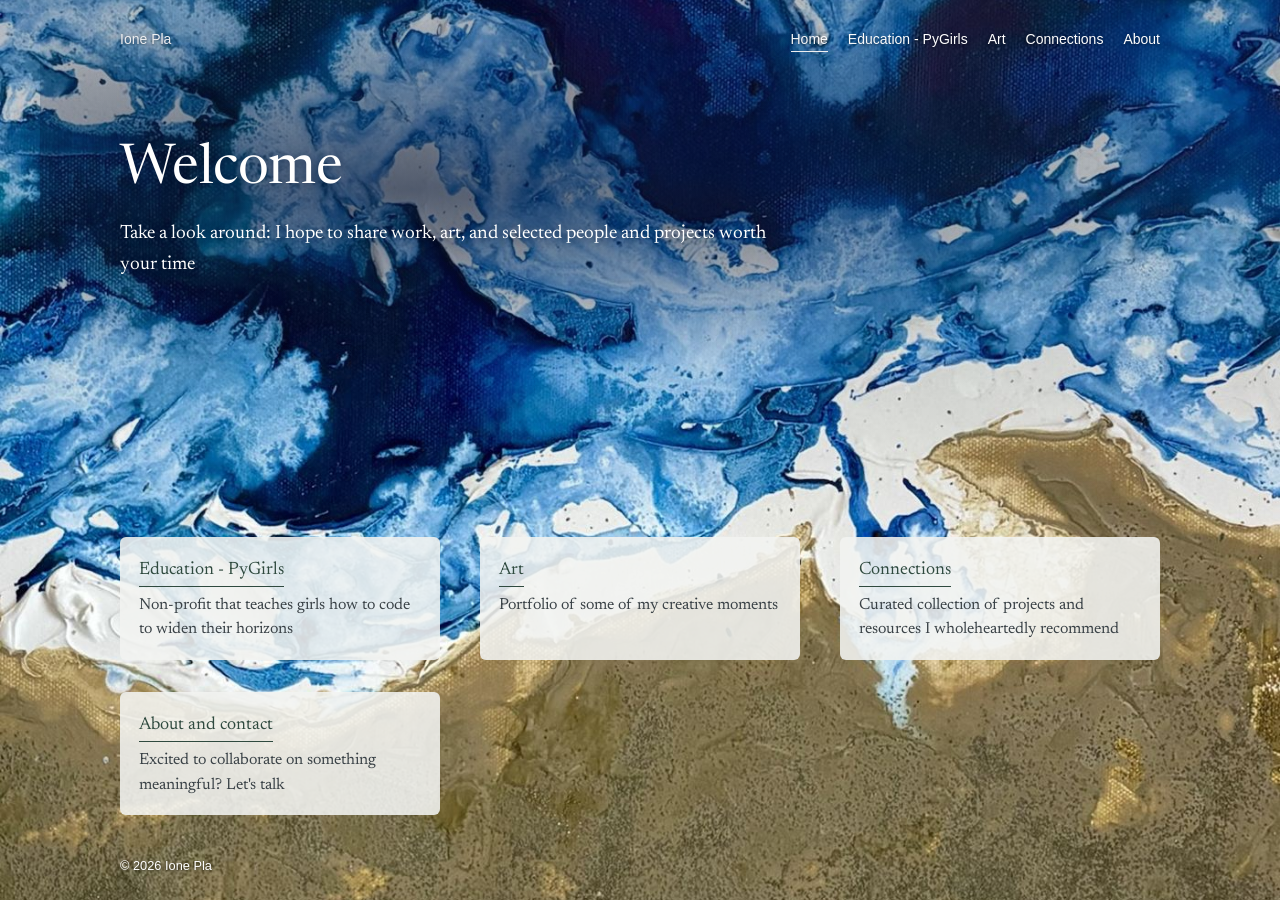
==== index.html @ a883d3a7 "Add files via upload" ====
<!DOCTYPE html>
<html lang="en">
<head>
<meta charset="utf-8">
<meta name="viewport" content="width=device-width, initial-scale=1">
<title>Ione Pla</title>
<meta name="description" content="Ione Pla: teaching girls to code, making art, and sharing things worth sharing.">
<link rel="icon" href="data:image/svg+xml,<svg xmlns='http://www.w3.org/2000/svg' viewBox='0 0 100 100'><rect width='100' height='100' rx='18' fill='%233F5A4F'/><text x='50' y='67' font-size='52' text-anchor='middle' fill='white' font-family='Georgia,serif'>IP</text></svg>">
<link rel="preconnect" href="https://fonts.googleapis.com">
<link rel="preconnect" href="https://fonts.gstatic.com" crossorigin>
<link href="https://fonts.googleapis.com/css2?family=Newsreader:ital,opsz,wght@0,6..72,400;0,6..72,500;1,6..72,400&display=swap" rel="stylesheet">
<link rel="stylesheet" href="/style.css">
</head>
<body>
<div class="stage">
<div class="wrap">
  <header class="top">
    <a class="home" href="/">Ione Pla</a>
    <nav aria-label="Main">
      <a href="/" aria-current="page">Home</a>
      <a href="https://pygirls.io" target="_blank" rel="noopener">Education - PyGirls</a>
      <a href="/art/">Art</a>
      <a href="/connections/">Connections</a>
      <a href="/about/">About</a>
    </nav>
  </header>
  <main>
    <div class="page-head">
      <h1>Welcome</h1>
      <p class="lede">Take a look around: I hope to share work, art, and selected people and projects worth your time</p>
    </div>
    <ul class="doors">
      <li><a href="https://pygirls.io" target="_blank" rel="noopener"><span class="t">Education - PyGirls</span><span class="d">Non-profit that teaches girls how to code to widen their horizons</span></a></li>
      <li><a href="/art/"><span class="t">Art</span><span class="d">Portfolio of some of my creative moments</span></a></li>
      <li><a href="/connections/"><span class="t">Connections</span><span class="d">Curated collection of projects and resources I wholeheartedly recommend</span></a></li>
      <li><a href="/about/"><span class="t">About and contact</span><span class="d">Excited to collaborate on something meaningful? Let's talk</span></a></li>
    </ul>
  </main>
  <footer>© <span id="yr">2026</span> Ione Pla</footer>
</div>
</div>
<script>document.getElementById("yr").textContent = new Date().getFullYear();</script>
</body>
</html>
---- style.css ----
:root {
  --paper: #F3F4F2;
  --ink: #23282B;
  --text: #3A4247;
  --muted: #5E6761;
  --line: #D5D8D3;
  --accent: #3F5A4F;
  --tile: #E4E7E2;
  --serif: "Newsreader", Georgia, "Times New Roman", serif;
  --sans: -apple-system, BlinkMacSystemFont, "Segoe UI", Helvetica, Arial, sans-serif;
}
@media (prefers-color-scheme: dark) {
  :root { --paper: #15191A; --ink: #ECEEEA; --text: #CDD2CC; --muted: #98A199; --line: #2B3331; --accent: #A9C7B7; --tile: #1E2423; }
}
* { box-sizing: border-box; }
html { scroll-behavior: smooth; }
body { margin: 0; background: var(--paper); color: var(--text); font-family: var(--serif); font-size: clamp(1.0625rem, 1rem + 0.25vw, 1.25rem); line-height: 1.65; -webkit-font-smoothing: antialiased; }
a { color: var(--accent); text-underline-offset: 3px; text-decoration-thickness: 1px; }
a:hover { color: var(--ink); }
:focus-visible { outline: 2px solid var(--accent); outline-offset: 3px; border-radius: 2px; }
.wrap { max-width: 72rem; margin: 0 auto; padding: 0 clamp(1.25rem, 5vw, 3.5rem); }

header.top { display: flex; justify-content: space-between; align-items: baseline; gap: 1rem; flex-wrap: wrap; padding: 1.75rem 0 0; font-family: var(--sans); font-size: .875rem; color: var(--muted); }
header.top a { color: var(--muted); text-decoration: none; }
header.top a:hover { color: var(--ink); }
header.top a.home { color: var(--ink); }
header.top nav { display: flex; gap: 1.25rem; flex-wrap: wrap; }
header.top nav a[aria-current="page"] { color: var(--ink); border-bottom: 1px solid var(--accent); }

h1 { font-family: var(--serif); font-weight: 400; color: var(--ink); font-size: clamp(2.25rem, 4.5vw, 3.5rem); line-height: 1.1; letter-spacing: -0.01em; margin: 0 0 1rem; }
h2 { font-family: var(--serif); font-weight: 500; color: var(--ink); font-size: 1.25rem; margin: 0 0 .75rem; }
.page-head { padding: clamp(3rem, 9vw, 5.5rem) 0 1.5rem; }
.lede { font-size: inherit; line-height: inherit; color: var(--text); margin: 0 0 1.1em; max-width: 42rem; }
p { margin: 0 0 1.1em; }
.prose { max-width: 42rem; }

.doors { list-style: none; margin: 2.5rem 0 0; padding: 0; display: grid; grid-template-columns: repeat(auto-fit, minmax(15rem, 1fr)); gap: 2rem 2.5rem; }
.doors a { text-decoration: none; display: block; color: var(--text); }
.doors .t { display: inline-block; font-size: 1.125rem; color: var(--accent); border-bottom: 1px solid var(--accent); margin-bottom: .35rem; }
.doors a:hover .t { color: var(--ink); border-color: var(--ink); }
.doors .d { display: block; color: var(--muted); font-size: 1rem; line-height: 1.55; }

section.block { padding: 2rem 0; border-top: 1px solid var(--line); margin-top: 2rem; }

.btn { display: inline-block; font-family: var(--sans); font-size: .9rem; padding: .6rem 1.1rem; border-radius: 4px; text-decoration: none; border: 1px solid var(--accent); background: transparent; color: var(--accent); cursor: pointer; }
.btn.primary { background: var(--accent); color: var(--paper); }
.btn.primary:hover { filter: brightness(1.15); color: var(--paper); }
.btn:hover { color: var(--ink); border-color: var(--ink); }
.note { color: var(--muted); font-size: .95rem; }

.chips { display: flex; gap: .5rem; flex-wrap: wrap; margin: 0 0 1.75rem; }
.chip { font-family: var(--sans); font-size: .85rem; padding: .35rem .85rem; border-radius: 999px; border: 1px solid var(--line); background: transparent; color: var(--muted); cursor: pointer; }
.chip:hover { border-color: var(--accent); color: var(--ink); }
.chip[aria-pressed="true"] { background: var(--accent); border-color: var(--accent); color: var(--paper); }

.gallery { columns: 3 16rem; column-gap: 1.5rem; }
.piece { break-inside: avoid; margin: 0 0 1.5rem; }
.piece button { all: unset; display: block; width: 100%; cursor: zoom-in; }
.piece button:focus-visible { outline: 2px solid var(--accent); outline-offset: 3px; }
.piece img, .piece .ph { display: block; width: 100%; background: var(--tile); }
.piece .ph { display: grid; place-items: center; color: var(--muted); font-family: var(--sans); font-size: .8rem; }
.piece figcaption { margin-top: .4rem; font-size: 1rem; }
.piece .t { color: var(--ink); }
.piece .m { color: var(--muted); font-size: .9rem; }
dialog.lightbox { border: 0; padding: 0; max-width: min(92vw, 52rem); max-height: 92vh; background: var(--paper); color: var(--text); border-radius: 4px; }
dialog.lightbox::backdrop { background: rgba(10,12,12,.82); }
dialog.lightbox .inner { padding: 1rem; }
dialog.lightbox img, dialog.lightbox .ph { display: block; max-width: 100%; max-height: 72vh; margin: 0 auto; background: var(--tile); }
dialog.lightbox .ph { width: 26rem; height: 18rem; display: grid; place-items: center; font-family: var(--sans); font-size: .85rem; color: var(--muted); }
dialog.lightbox .cap { padding: 1rem .25rem .25rem; }
dialog.lightbox .close { position: absolute; top: .5rem; right: .5rem; background: var(--paper); }

.topic { padding: 1.75rem 0; border-top: 1px solid var(--line); display: grid; grid-template-columns: minmax(10rem, 16rem) minmax(0, 1fr); gap: 1rem 3rem; }
.topic h2 { margin: 0; }
@media (max-width: 700px) { .topic { grid-template-columns: 1fr; } }
.topic ul { list-style: none; margin: 0; padding: 0; }
.topic li { padding: 0 0 1.1rem; }
.topic li:last-child { padding-bottom: 0; }
.topic li p { margin: .15rem 0 0; color: var(--muted); font-size: 1rem; }

form.contact { display: grid; gap: 1rem; max-width: 32rem; }
form.contact label { display: grid; gap: .3rem; font-family: var(--sans); font-size: .85rem; color: var(--muted); }
form.contact input, form.contact textarea { font-family: var(--serif); font-size: 1.05rem; padding: .6rem .75rem; border: 1px solid var(--line); border-radius: 4px; background: transparent; color: var(--ink); width: 100%; }
form.contact input:focus, form.contact textarea:focus { border-color: var(--accent); outline: none; }
form.contact textarea { min-height: 8rem; resize: vertical; }
.hp { position: absolute; left: -9999px; }

footer { border-top: 1px solid var(--line); margin-top: 4rem; padding: 1.5rem 0 3rem; color: var(--muted); font-family: var(--sans); font-size: .8rem; }

.end-link { margin: 2.5rem 0 0; }

.revealed { color: var(--muted); font-family: var(--sans); font-size: .9rem; margin-left: .5rem; }
.links { display: flex; gap: 1.5rem; flex-wrap: wrap; align-items: baseline; margin: 1rem 0 0; }

.stack { margin: 1rem 0 0; }
.stack p { margin: 0 0 .6rem; }

/* Home: the Wavescape II painting as background (waves above, sand below) */
.stage { min-height: 100vh; min-height: 100svh; background: linear-gradient(180deg, rgba(6,20,50,.28), rgba(6,20,50,0) 60%), url("/img/home-bg.jpg") center 60% / cover no-repeat #6f6a3c; }
.stage .wrap { min-height: inherit; display: flex; flex-direction: column; }
.stage main { flex: 1; display: flex; flex-direction: column; justify-content: space-between; }
.stage header.top, .stage header.top a { color: #fff; text-shadow: 0 1px 3px rgba(0,0,0,.45); }
.stage header.top a:hover { color: #fff; text-decoration: underline; }
.stage header.top nav a[aria-current="page"] { color: #fff; border-bottom-color: #fff; }
.stage .page-head { position: relative; isolation: isolate; }
.stage .page-head::before { content: ""; position: absolute; inset: -3rem -8rem -3rem -5rem; z-index: -1; background: radial-gradient(ellipse at 30% 50%, rgba(6,20,50,.6), rgba(6,20,50,0) 70%); }
.stage h1, .stage .lede { color: #fff; text-shadow: 0 1px 8px rgba(6,20,50,.5); }
.stage .doors { margin: 2rem 0 2.5rem; }
.stage .doors a { height: 100%; padding: 1.1rem 1.2rem; border-radius: 6px; background: rgba(243,244,242,.88); }
.stage .doors .t { color: #2f4a3f; border-bottom-color: #2f4a3f; }
.stage .doors .d { color: #3a4247; }
.stage .doors a:hover .t { color: #11201a; border-bottom-color: #11201a; }
.stage footer { margin-top: 0; border-top: 0; padding: 0 0 1.5rem; color: #fff; text-shadow: 0 1px 3px rgba(0,0,0,.5); }
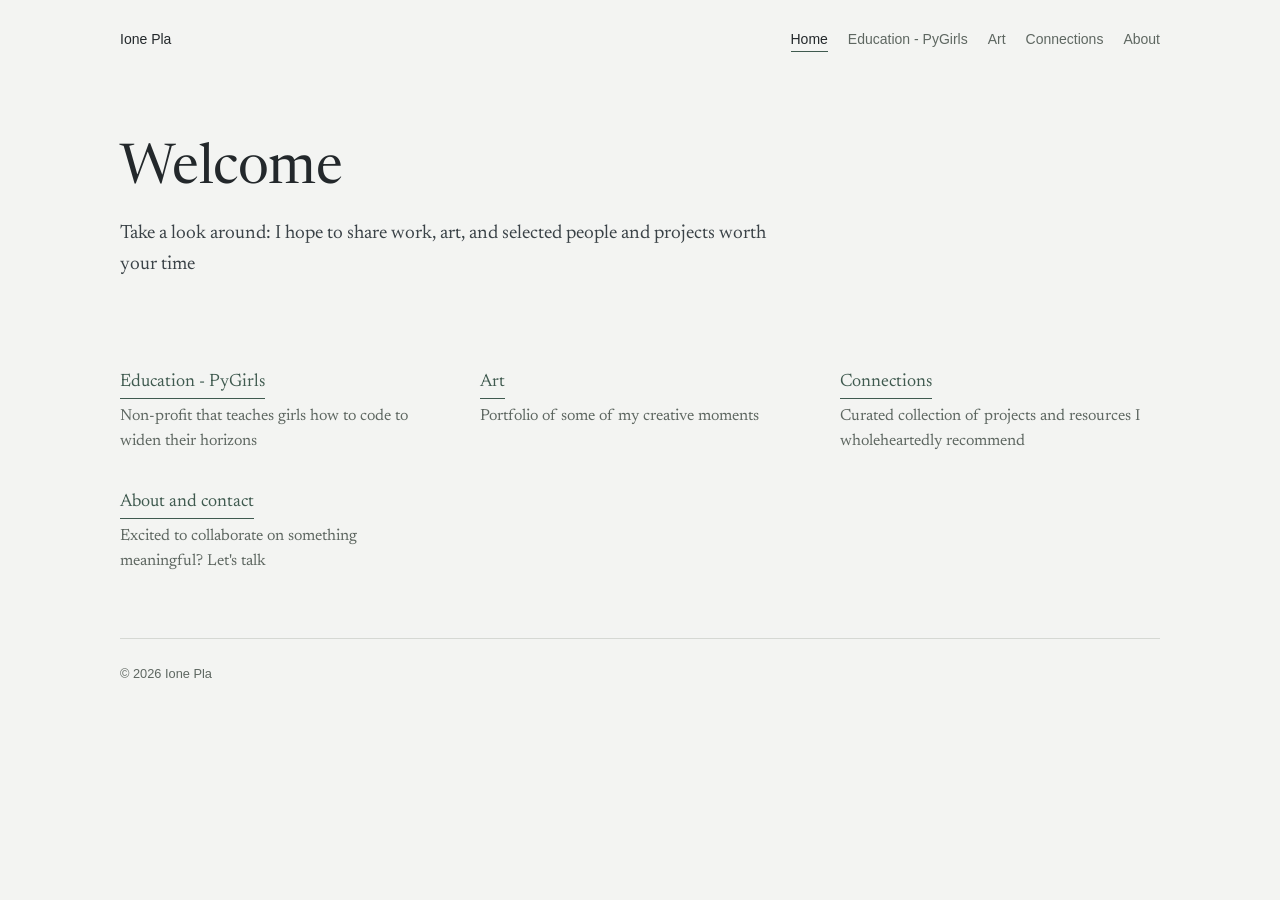
==== commit eac8f21b: "Add files via upload" ====
--- a/index.html
+++ b/index.html
@@ -12,7 +12,6 @@
 <link rel="stylesheet" href="/style.css">
 </head>
 <body>
-<div class="stage">
 <div class="wrap">
   <header class="top">
     <a class="home" href="/">Ione Pla</a>
@@ -38,7 +37,6 @@
   </main>
   <footer>© <span id="yr">2026</span> Ione Pla</footer>
 </div>
-</div>
 <script>document.getElementById("yr").textContent = new Date().getFullYear();</script>
 </body>
 </html>
--- a/style.css
+++ b/style.css
@@ -94,20 +94,3 @@
 
 .stack { margin: 1rem 0 0; }
 .stack p { margin: 0 0 .6rem; }
-
-/* Home: the Wavescape II painting as background (waves above, sand below) */
-.stage { min-height: 100vh; min-height: 100svh; background: linear-gradient(180deg, rgba(6,20,50,.28), rgba(6,20,50,0) 60%), url("/img/home-bg.jpg") center 60% / cover no-repeat #6f6a3c; }
-.stage .wrap { min-height: inherit; display: flex; flex-direction: column; }
-.stage main { flex: 1; display: flex; flex-direction: column; justify-content: space-between; }
-.stage header.top, .stage header.top a { color: #fff; text-shadow: 0 1px 3px rgba(0,0,0,.45); }
-.stage header.top a:hover { color: #fff; text-decoration: underline; }
-.stage header.top nav a[aria-current="page"] { color: #fff; border-bottom-color: #fff; }
-.stage .page-head { position: relative; isolation: isolate; }
-.stage .page-head::before { content: ""; position: absolute; inset: -3rem -8rem -3rem -5rem; z-index: -1; background: radial-gradient(ellipse at 30% 50%, rgba(6,20,50,.6), rgba(6,20,50,0) 70%); }
-.stage h1, .stage .lede { color: #fff; text-shadow: 0 1px 8px rgba(6,20,50,.5); }
-.stage .doors { margin: 2rem 0 2.5rem; }
-.stage .doors a { height: 100%; padding: 1.1rem 1.2rem; border-radius: 6px; background: rgba(243,244,242,.88); }
-.stage .doors .t { color: #2f4a3f; border-bottom-color: #2f4a3f; }
-.stage .doors .d { color: #3a4247; }
-.stage .doors a:hover .t { color: #11201a; border-bottom-color: #11201a; }
-.stage footer { margin-top: 0; border-top: 0; padding: 0 0 1.5rem; color: #fff; text-shadow: 0 1px 3px rgba(0,0,0,.5); }
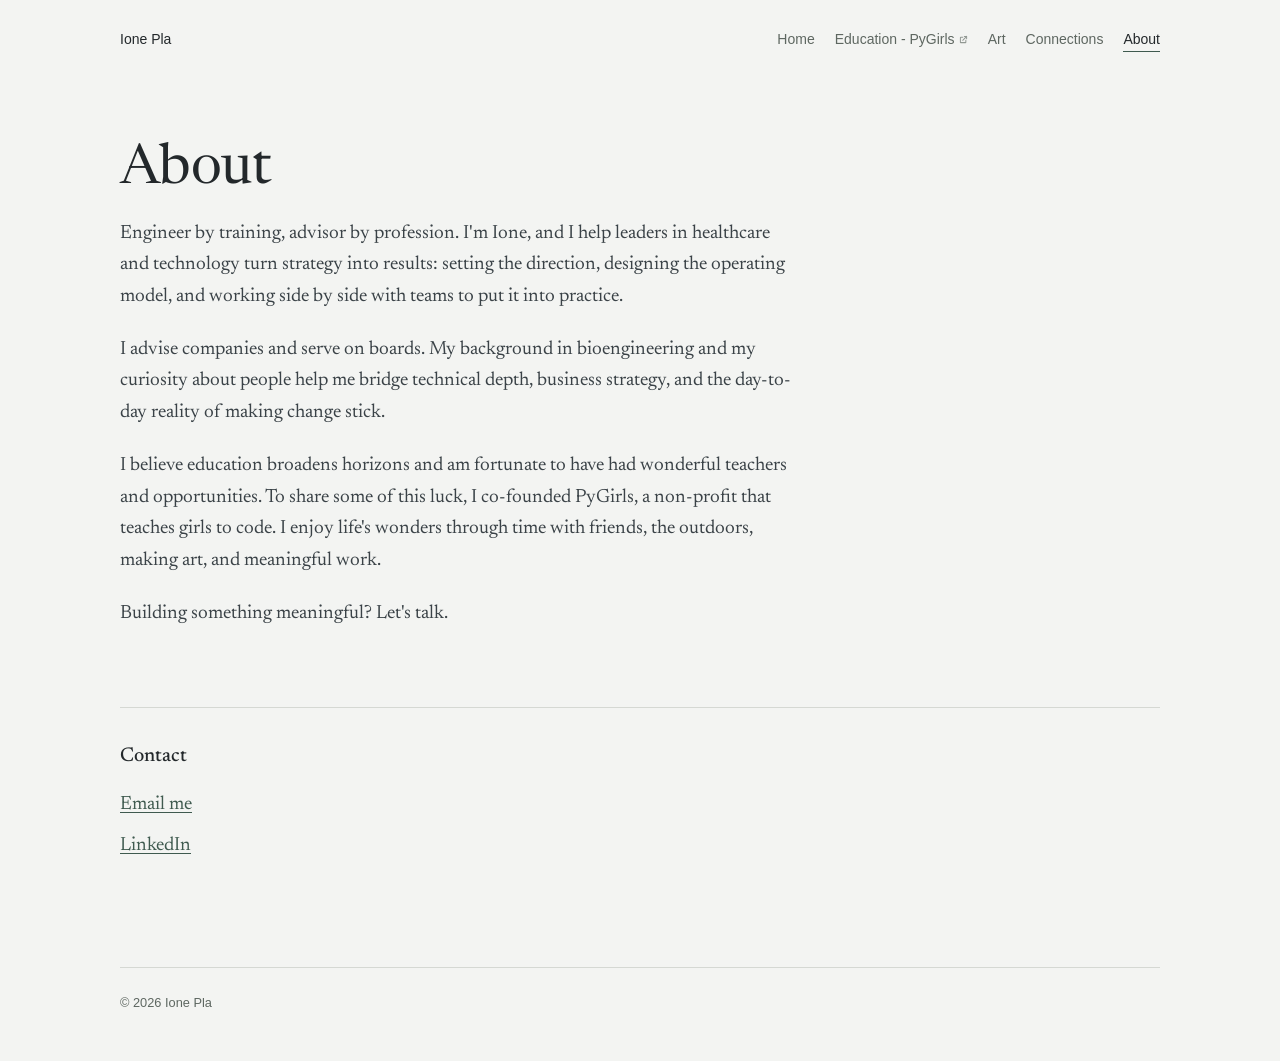
==== commit 271b43fa: "Add files via upload" ====
--- a/index.html
+++ b/index.html
@@ -3,8 +3,8 @@
 <head>
 <meta charset="utf-8">
 <meta name="viewport" content="width=device-width, initial-scale=1">
-<title>Ione Pla</title>
-<meta name="description" content="Ione Pla: teaching girls to code, making art, and sharing things worth sharing.">
+<title>About and contact · Ione Pla</title>
+<meta name="description" content="About Ione Pla, and how to get in touch about a project to collaborate on.">
 <link rel="icon" href="data:image/svg+xml,<svg xmlns='http://www.w3.org/2000/svg' viewBox='0 0 100 100'><rect width='100' height='100' rx='18' fill='%233F5A4F'/><text x='50' y='67' font-size='52' text-anchor='middle' fill='white' font-family='Georgia,serif'>IP</text></svg>">
 <link rel="preconnect" href="https://fonts.googleapis.com">
 <link rel="preconnect" href="https://fonts.gstatic.com" crossorigin>
@@ -16,27 +16,35 @@
   <header class="top">
     <a class="home" href="/">Ione Pla</a>
     <nav aria-label="Main">
-      <a href="/" aria-current="page">Home</a>
-      <a href="https://pygirls.io" target="_blank" rel="noopener">Education - PyGirls</a>
+      <a href="/">Home</a>
+      <a class="ext" href="https://pygirls.io" target="_blank" rel="noopener" title="Opens pygirls.io in a new tab">Education - PyGirls</a>
       <a href="/art/">Art</a>
       <a href="/connections/">Connections</a>
-      <a href="/about/">About</a>
+      <a href="/about/" aria-current="page">About</a>
     </nav>
   </header>
   <main>
     <div class="page-head">
-      <h1>Welcome</h1>
-      <p class="lede">Take a look around: I hope to share work, art, and selected people and projects worth your time</p>
+      <h1>About</h1>
+      <div class="prose">
+        <p class="lede">Engineer by training, advisor by profession. I'm Ione, and I help leaders in healthcare and technology turn strategy into results: setting the direction, designing the operating model, and working side by side with teams to put it into practice.</p>
+        <p>I advise companies and serve on boards. My background in bioengineering and my curiosity about people help me bridge technical depth, business strategy, and the day-to-day reality of making change stick.</p>
+        <p>I believe education broadens horizons and am fortunate to have had wonderful teachers and opportunities. To share some of this luck, I co-founded PyGirls, a non-profit that teaches girls to code. I enjoy life's wonders through time with friends, the outdoors, making art, and meaningful work.</p>
+        <p>Building something meaningful? Let's talk.</p>
+      </div>
     </div>
-    <ul class="doors">
-      <li><a href="https://pygirls.io" target="_blank" rel="noopener"><span class="t">Education - PyGirls</span><span class="d">Non-profit that teaches girls how to code to widen their horizons</span></a></li>
-      <li><a href="/art/"><span class="t">Art</span><span class="d">Portfolio of some of my creative moments</span></a></li>
-      <li><a href="/connections/"><span class="t">Connections</span><span class="d">Curated collection of projects and resources I wholeheartedly recommend</span></a></li>
-      <li><a href="/about/"><span class="t">About and contact</span><span class="d">Excited to collaborate on something meaningful? Let's talk</span></a></li>
-    </ul>
+    <section class="block" id="contact">
+      <h2>Contact</h2>
+      <div class="stack">
+        <p><a href="#" data-mail>Email me</a></p>
+        <p><a href="https://www.linkedin.com/in/ionepla" rel="me noopener" target="_blank">LinkedIn</a></p>
+      </div>
+      <noscript><p class="note">Please enable JavaScript to see the email link, or reach me on LinkedIn.</p></noscript>
+    </section>
   </main>
   <footer>© <span id="yr">2026</span> Ione Pla</footer>
 </div>
 <script>document.getElementById("yr").textContent = new Date().getFullYear();</script>
+<script src="/contact.js"></script>
 </body>
 </html>
--- a/style.css
+++ b/style.css
@@ -94,3 +94,11 @@
 
 .stack { margin: 1rem 0 0; }
 .stack p { margin: 0 0 .6rem; }
+
+/* Small "opens in a new tab" icon */
+.ext::after, .ext-tile .t::after { content: ""; display: inline-block; width: .62em; height: .62em; margin-left: .32em; background: currentColor; opacity: .65; vertical-align: .02em; -webkit-mask: url("data:image/svg+xml,%3Csvg xmlns='http://www.w3.org/2000/svg' viewBox='0 0 24 24' fill='none' stroke='black' stroke-width='2.6' stroke-linecap='round' stroke-linejoin='round'%3E%3Cpath d='M14 4h6v6'/%3E%3Cpath d='M20 4L10 14'/%3E%3Cpath d='M18 14v5a1 1 0 0 1-1 1H5a1 1 0 0 1-1-1V7a1 1 0 0 1 1-1h5'/%3E%3C/svg%3E") center / contain no-repeat; mask: url("data:image/svg+xml,%3Csvg xmlns='http://www.w3.org/2000/svg' viewBox='0 0 24 24' fill='none' stroke='black' stroke-width='2.6' stroke-linecap='round' stroke-linejoin='round'%3E%3Cpath d='M14 4h6v6'/%3E%3Cpath d='M20 4L10 14'/%3E%3Cpath d='M18 14v5a1 1 0 0 1-1 1H5a1 1 0 0 1-1-1V7a1 1 0 0 1 1-1h5'/%3E%3C/svg%3E") center / contain no-repeat; }
+
+/* Home: painted strip that fades in at the top and out at the bottom */
+.strip { margin: .75rem 0 0; height: clamp(110px, 17vw, 230px); -webkit-mask-image: linear-gradient(to bottom, transparent 0, #000 30%, #000 62%, transparent 100%); mask-image: linear-gradient(to bottom, transparent 0, #000 30%, #000 62%, transparent 100%); }
+.strip img { display: block; width: 100%; height: 100%; object-fit: cover; object-position: center 45%; }
+.strip + .page-head { padding-top: 1rem; }
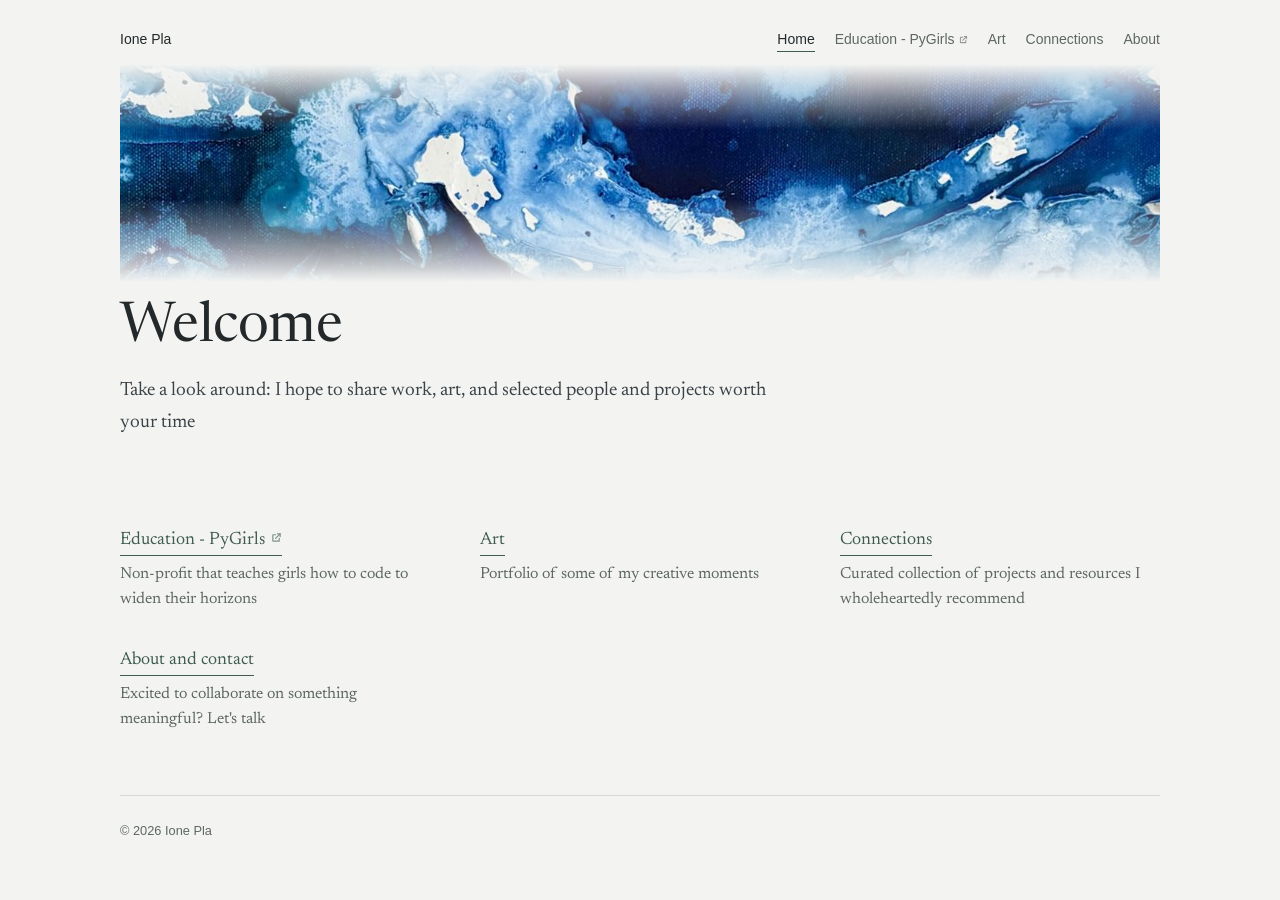
==== commit a4eda8b2: "Add files via upload" ====
--- a/index.html
+++ b/index.html
@@ -3,8 +3,8 @@
 <head>
 <meta charset="utf-8">
 <meta name="viewport" content="width=device-width, initial-scale=1">
-<title>About and contact · Ione Pla</title>
-<meta name="description" content="About Ione Pla, and how to get in touch about a project to collaborate on.">
+<title>Ione Pla</title>
+<meta name="description" content="Ione Pla: teaching girls to code, making art, and sharing things worth sharing.">
 <link rel="icon" href="data:image/svg+xml,<svg xmlns='http://www.w3.org/2000/svg' viewBox='0 0 100 100'><rect width='100' height='100' rx='18' fill='%233F5A4F'/><text x='50' y='67' font-size='52' text-anchor='middle' fill='white' font-family='Georgia,serif'>IP</text></svg>">
 <link rel="preconnect" href="https://fonts.googleapis.com">
 <link rel="preconnect" href="https://fonts.gstatic.com" crossorigin>
@@ -16,35 +16,28 @@
   <header class="top">
     <a class="home" href="/">Ione Pla</a>
     <nav aria-label="Main">
-      <a href="/">Home</a>
+      <a href="/" aria-current="page">Home</a>
       <a class="ext" href="https://pygirls.io" target="_blank" rel="noopener" title="Opens pygirls.io in a new tab">Education - PyGirls</a>
       <a href="/art/">Art</a>
       <a href="/connections/">Connections</a>
-      <a href="/about/" aria-current="page">About</a>
+      <a href="/about/">About</a>
     </nav>
   </header>
   <main>
+    <div class="strip" aria-hidden="true"><img src="/img/home-strip.jpg" width="1400" height="325" alt=""></div>
     <div class="page-head">
-      <h1>About</h1>
-      <div class="prose">
-        <p class="lede">Engineer by training, advisor by profession. I'm Ione, and I help leaders in healthcare and technology turn strategy into results: setting the direction, designing the operating model, and working side by side with teams to put it into practice.</p>
-        <p>I advise companies and serve on boards. My background in bioengineering and my curiosity about people help me bridge technical depth, business strategy, and the day-to-day reality of making change stick.</p>
-        <p>I believe education broadens horizons and am fortunate to have had wonderful teachers and opportunities. To share some of this luck, I co-founded PyGirls, a non-profit that teaches girls to code. I enjoy life's wonders through time with friends, the outdoors, making art, and meaningful work.</p>
-        <p>Building something meaningful? Let's talk.</p>
-      </div>
+      <h1>Welcome</h1>
+      <p class="lede">Take a look around: I hope to share work, art, and selected people and projects worth your time</p>
     </div>
-    <section class="block" id="contact">
-      <h2>Contact</h2>
-      <div class="stack">
-        <p><a href="#" data-mail>Email me</a></p>
-        <p><a href="https://www.linkedin.com/in/ionepla" rel="me noopener" target="_blank">LinkedIn</a></p>
-      </div>
-      <noscript><p class="note">Please enable JavaScript to see the email link, or reach me on LinkedIn.</p></noscript>
-    </section>
+    <ul class="doors">
+      <li><a class="ext-tile" href="https://pygirls.io" target="_blank" rel="noopener" title="Opens pygirls.io in a new tab"><span class="t">Education - PyGirls</span><span class="d">Non-profit that teaches girls how to code to widen their horizons</span></a></li>
+      <li><a href="/art/"><span class="t">Art</span><span class="d">Portfolio of some of my creative moments</span></a></li>
+      <li><a href="/connections/"><span class="t">Connections</span><span class="d">Curated collection of projects and resources I wholeheartedly recommend</span></a></li>
+      <li><a href="/about/"><span class="t">About and contact</span><span class="d">Excited to collaborate on something meaningful? Let's talk</span></a></li>
+    </ul>
   </main>
   <footer>© <span id="yr">2026</span> Ione Pla</footer>
 </div>
 <script>document.getElementById("yr").textContent = new Date().getFullYear();</script>
-<script src="/contact.js"></script>
 </body>
 </html>
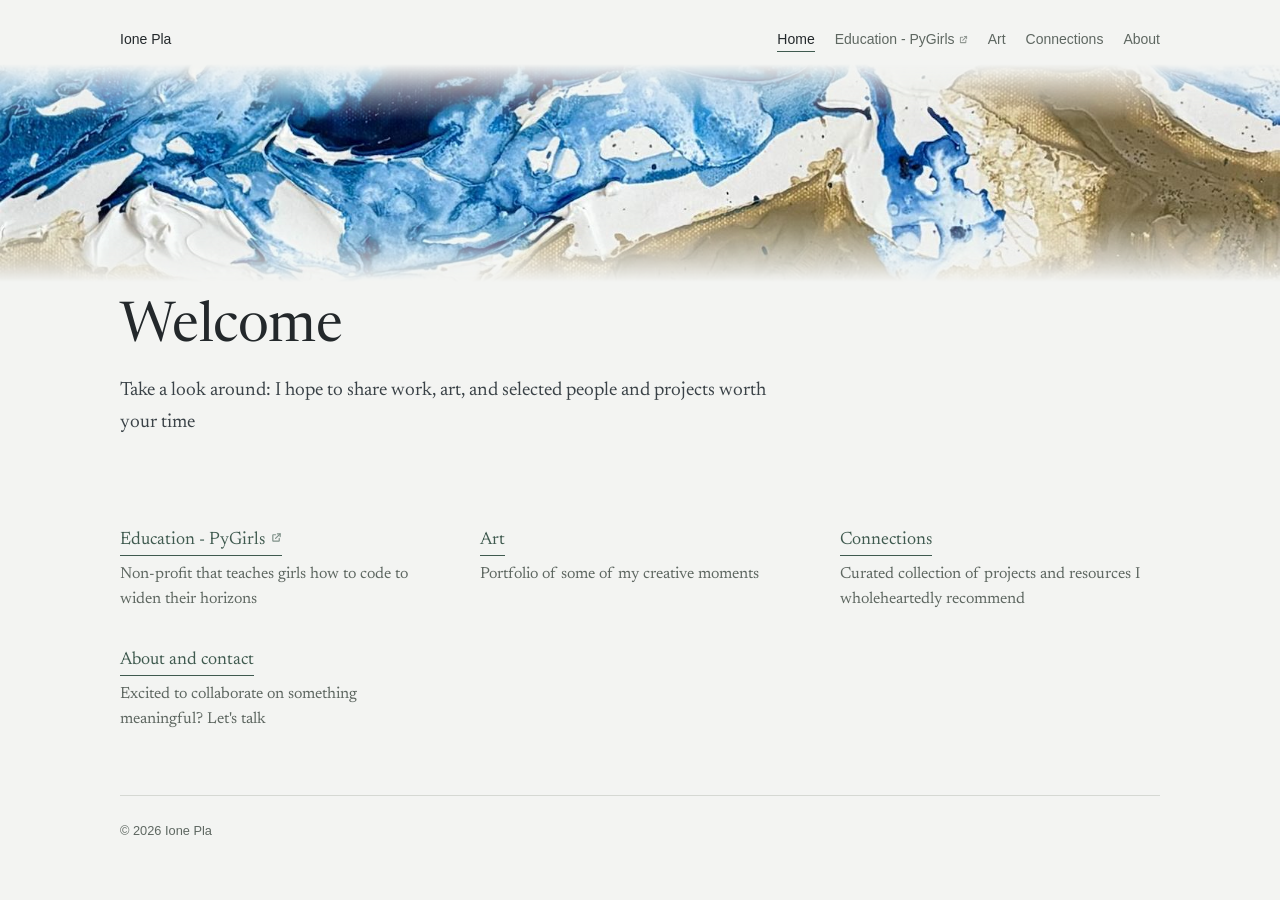
==== commit 53b30541: "Add files via upload" ====
--- a/index.html
+++ b/index.html
@@ -24,7 +24,7 @@
     </nav>
   </header>
   <main>
-    <div class="strip" aria-hidden="true"><img src="/img/home-strip.jpg" width="1400" height="325" alt=""></div>
+    <div class="strip" aria-hidden="true"><img src="/img/home-strip.jpg" width="1690" height="310" alt=""></div>
     <div class="page-head">
       <h1>Welcome</h1>
       <p class="lede">Take a look around: I hope to share work, art, and selected people and projects worth your time</p>
--- a/style.css
+++ b/style.css
@@ -98,7 +98,8 @@
 /* Small "opens in a new tab" icon */
 .ext::after, .ext-tile .t::after { content: ""; display: inline-block; width: .62em; height: .62em; margin-left: .32em; background: currentColor; opacity: .65; vertical-align: .02em; -webkit-mask: url("data:image/svg+xml,%3Csvg xmlns='http://www.w3.org/2000/svg' viewBox='0 0 24 24' fill='none' stroke='black' stroke-width='2.6' stroke-linecap='round' stroke-linejoin='round'%3E%3Cpath d='M14 4h6v6'/%3E%3Cpath d='M20 4L10 14'/%3E%3Cpath d='M18 14v5a1 1 0 0 1-1 1H5a1 1 0 0 1-1-1V7a1 1 0 0 1 1-1h5'/%3E%3C/svg%3E") center / contain no-repeat; mask: url("data:image/svg+xml,%3Csvg xmlns='http://www.w3.org/2000/svg' viewBox='0 0 24 24' fill='none' stroke='black' stroke-width='2.6' stroke-linecap='round' stroke-linejoin='round'%3E%3Cpath d='M14 4h6v6'/%3E%3Cpath d='M20 4L10 14'/%3E%3Cpath d='M18 14v5a1 1 0 0 1-1 1H5a1 1 0 0 1-1-1V7a1 1 0 0 1 1-1h5'/%3E%3C/svg%3E") center / contain no-repeat; }
 
-/* Home: painted strip that fades in at the top and out at the bottom */
-.strip { margin: .75rem 0 0; height: clamp(110px, 17vw, 230px); -webkit-mask-image: linear-gradient(to bottom, transparent 0, #000 30%, #000 62%, transparent 100%); mask-image: linear-gradient(to bottom, transparent 0, #000 30%, #000 62%, transparent 100%); }
-.strip img { display: block; width: 100%; height: 100%; object-fit: cover; object-position: center 45%; }
+/* Home: full-width painted strip that fades in at the top and out at the bottom */
+body { overflow-x: hidden; }
+.strip { width: 100vw; margin: .75rem 0 0 calc(50% - 50vw); height: clamp(110px, 17vw, 230px); -webkit-mask-image: linear-gradient(to bottom, transparent 0, #000 26%, #000 68%, transparent 100%); mask-image: linear-gradient(to bottom, transparent 0, #000 26%, #000 68%, transparent 100%); }
+.strip img { display: block; width: 100%; height: 100%; object-fit: cover; object-position: center 50%; }
 .strip + .page-head { padding-top: 1rem; }
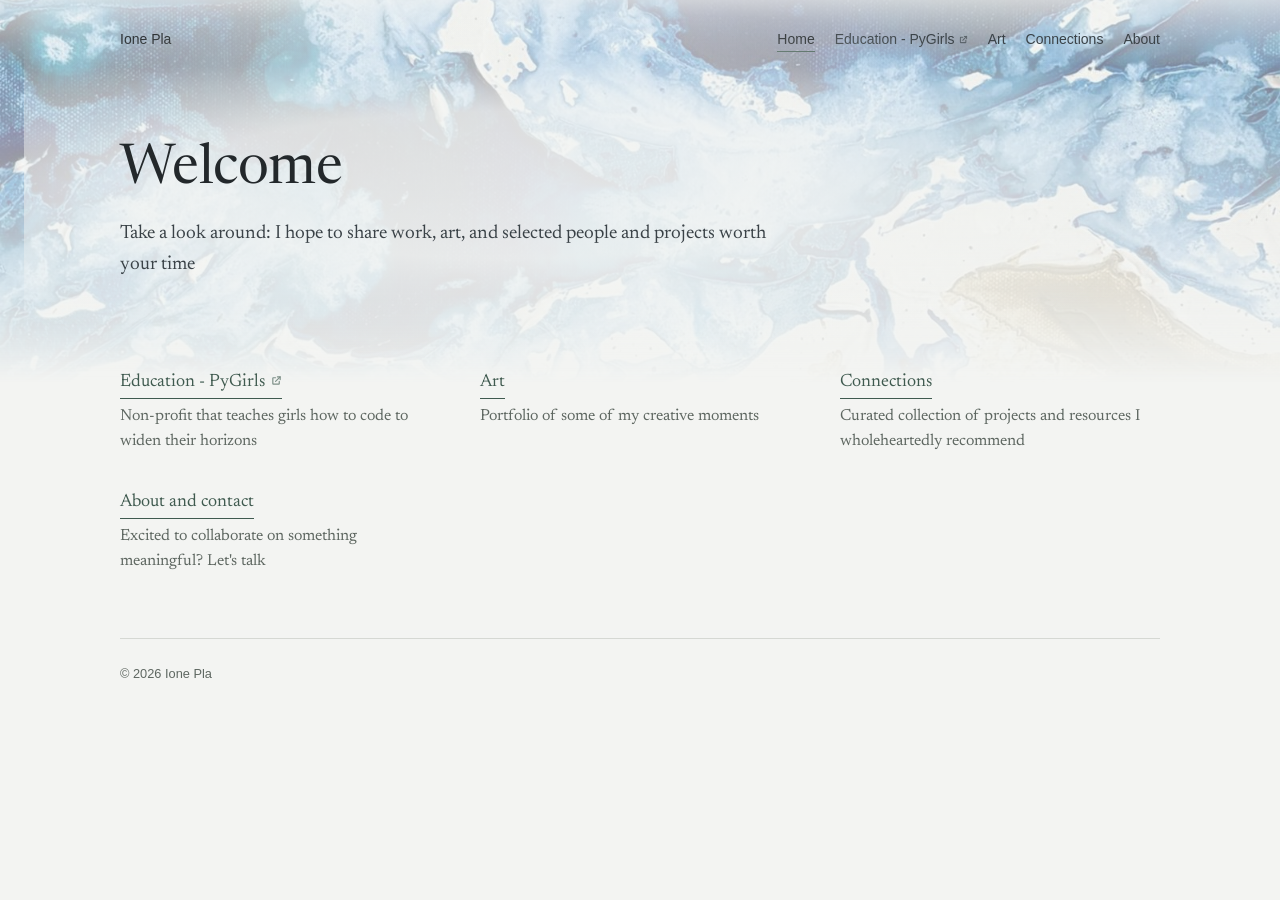
==== commit 63c00d24: "Add files via upload" ====
--- a/index.html
+++ b/index.html
@@ -11,7 +11,8 @@
 <link href="https://fonts.googleapis.com/css2?family=Newsreader:ital,opsz,wght@0,6..72,400;0,6..72,500;1,6..72,400&display=swap" rel="stylesheet">
 <link rel="stylesheet" href="/style.css">
 </head>
-<body>
+<body class="has-wash">
+<div class="wash" aria-hidden="true"></div>
 <div class="wrap">
   <header class="top">
     <a class="home" href="/">Ione Pla</a>
@@ -24,7 +25,6 @@
     </nav>
   </header>
   <main>
-    <div class="strip" aria-hidden="true"><img src="/img/home-strip.jpg" width="1690" height="310" alt=""></div>
     <div class="page-head">
       <h1>Welcome</h1>
       <p class="lede">Take a look around: I hope to share work, art, and selected people and projects worth your time</p>
--- a/style.css
+++ b/style.css
@@ -1,4 +1,5 @@
 :root {
+  --paper-rgb: 243,244,242;
   --paper: #F3F4F2;
   --ink: #23282B;
   --text: #3A4247;
@@ -10,7 +11,7 @@
   --sans: -apple-system, BlinkMacSystemFont, "Segoe UI", Helvetica, Arial, sans-serif;
 }
 @media (prefers-color-scheme: dark) {
-  :root { --paper: #15191A; --ink: #ECEEEA; --text: #CDD2CC; --muted: #98A199; --line: #2B3331; --accent: #A9C7B7; --tile: #1E2423; }
+  :root { --paper-rgb: 21,25,26; --paper: #15191A; --ink: #ECEEEA; --text: #CDD2CC; --muted: #98A199; --line: #2B3331; --accent: #A9C7B7; --tile: #1E2423; }
 }
 * { box-sizing: border-box; }
 html { scroll-behavior: smooth; }
@@ -98,8 +99,16 @@
 /* Small "opens in a new tab" icon */
 .ext::after, .ext-tile .t::after { content: ""; display: inline-block; width: .62em; height: .62em; margin-left: .32em; background: currentColor; opacity: .65; vertical-align: .02em; -webkit-mask: url("data:image/svg+xml,%3Csvg xmlns='http://www.w3.org/2000/svg' viewBox='0 0 24 24' fill='none' stroke='black' stroke-width='2.6' stroke-linecap='round' stroke-linejoin='round'%3E%3Cpath d='M14 4h6v6'/%3E%3Cpath d='M20 4L10 14'/%3E%3Cpath d='M18 14v5a1 1 0 0 1-1 1H5a1 1 0 0 1-1-1V7a1 1 0 0 1 1-1h5'/%3E%3C/svg%3E") center / contain no-repeat; mask: url("data:image/svg+xml,%3Csvg xmlns='http://www.w3.org/2000/svg' viewBox='0 0 24 24' fill='none' stroke='black' stroke-width='2.6' stroke-linecap='round' stroke-linejoin='round'%3E%3Cpath d='M14 4h6v6'/%3E%3Cpath d='M20 4L10 14'/%3E%3Cpath d='M18 14v5a1 1 0 0 1-1 1H5a1 1 0 0 1-1-1V7a1 1 0 0 1 1-1h5'/%3E%3C/svg%3E") center / contain no-repeat; }
 
-/* Home: full-width painted strip that fades in at the top and out at the bottom */
-body { overflow-x: hidden; }
-.strip { width: 100vw; margin: .75rem 0 0 calc(50% - 50vw); height: clamp(110px, 17vw, 230px); -webkit-mask-image: linear-gradient(to bottom, transparent 0, #000 26%, #000 68%, transparent 100%); mask-image: linear-gradient(to bottom, transparent 0, #000 26%, #000 68%, transparent 100%); }
-.strip img { display: block; width: 100%; height: 100%; object-fit: cover; object-position: center 50%; }
-.strip + .page-head { padding-top: 1rem; }
+/* Home: soft painted wash behind the top of the page (waves and a little sand) */
+body.has-wash { position: relative; overflow-x: hidden; }
+.wash { position: absolute; top: 0; left: 0; right: 0; height: clamp(300px, 30vw, 440px); z-index: -1; pointer-events: none; background: url("/img/home-wash.jpg") center 40% / cover no-repeat; opacity: .55; -webkit-mask-image: linear-gradient(to bottom, #000 0%, rgba(0,0,0,.83) 25%, rgba(0,0,0,.59) 50%, rgba(0,0,0,.31) 75%, transparent 100%); mask-image: linear-gradient(to bottom, #000 0%, rgba(0,0,0,.83) 25%, rgba(0,0,0,.59) 50%, rgba(0,0,0,.31) 75%, transparent 100%); }
+@media (prefers-color-scheme: dark) { .wash { opacity: .45; filter: brightness(.55); } }
+/* soft paper glow behind the menu and behind the welcome text keeps them readable */
+.has-wash header.top { position: relative; isolation: isolate; }
+.has-wash header.top::before { content: ""; position: absolute; top: 0; bottom: -14px; left: 50%; width: 100vw; transform: translateX(-50%); z-index: -1; background: linear-gradient(to bottom, rgba(var(--paper-rgb), .72), rgba(var(--paper-rgb), 0)); }
+.has-wash .page-head { position: relative; isolation: isolate; }
+.has-wash .page-head::before { content: ""; position: absolute; inset: -2.5rem -8rem -2rem -6rem; z-index: -1; background: radial-gradient(ellipse at 38% 50%, rgba(var(--paper-rgb), .78) 0%, rgba(var(--paper-rgb), .78) 30%, rgba(var(--paper-rgb), 0) 72%); }
+/* darker menu text on the home page */
+.has-wash header.top a { color: var(--text); }
+.has-wash header.top a.home { color: var(--ink); }
+.has-wash header.top a:hover { color: var(--ink); }
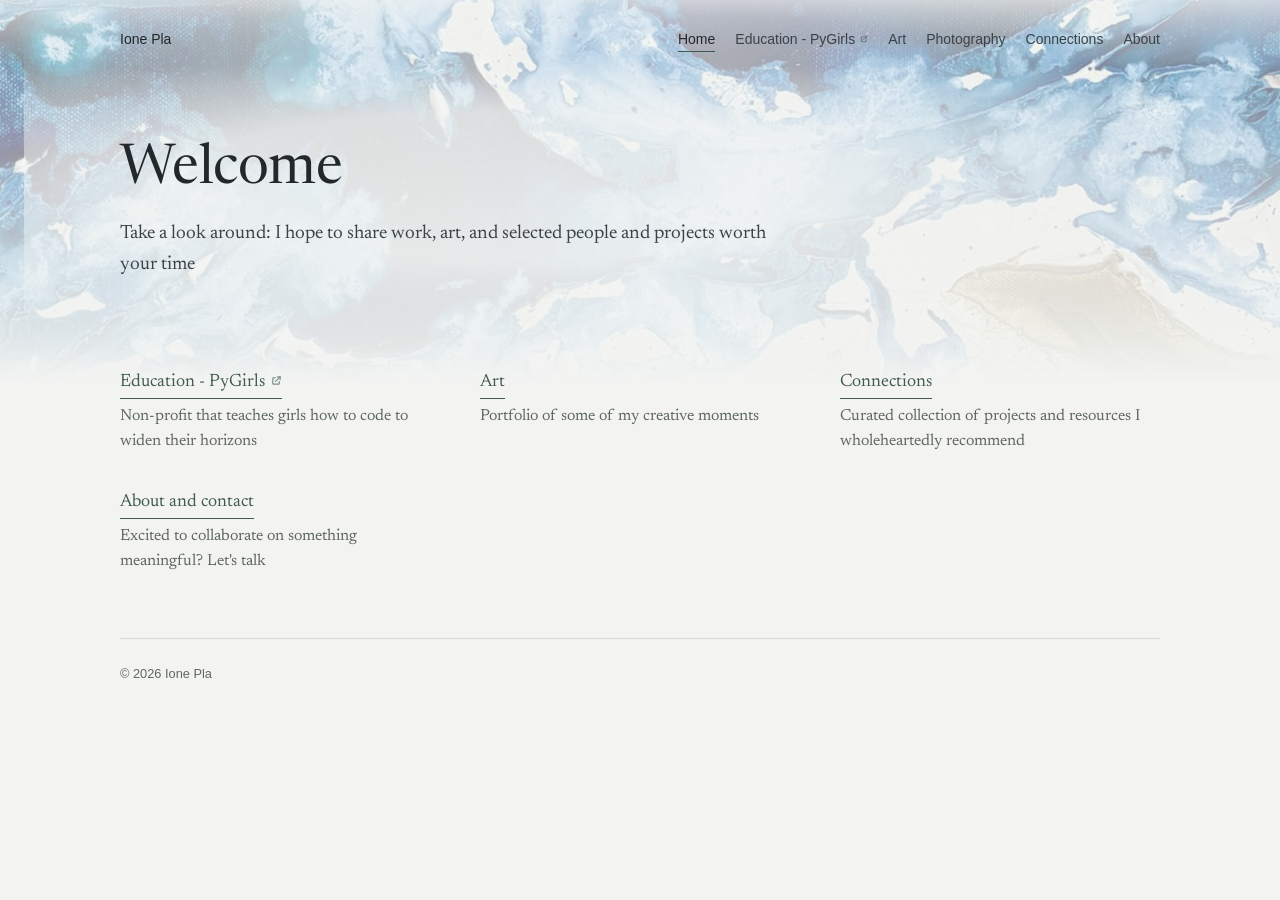
==== commit 196728bd: "Add files via upload" ====
--- a/index.html
+++ b/index.html
@@ -20,6 +20,7 @@
       <a href="/" aria-current="page">Home</a>
       <a class="ext" href="https://pygirls.io" target="_blank" rel="noopener" title="Opens pygirls.io in a new tab">Education - PyGirls</a>
       <a href="/art/">Art</a>
+      <a href="/photography/">Photography</a>
       <a href="/connections/">Connections</a>
       <a href="/about/">About</a>
     </nav>
--- a/style.css
+++ b/style.css
@@ -104,11 +104,15 @@
 .wash { position: absolute; top: 0; left: 0; right: 0; height: clamp(300px, 30vw, 440px); z-index: -1; pointer-events: none; background: url("/img/home-wash.jpg") center 40% / cover no-repeat; opacity: .55; -webkit-mask-image: linear-gradient(to bottom, #000 0%, rgba(0,0,0,.83) 25%, rgba(0,0,0,.59) 50%, rgba(0,0,0,.31) 75%, transparent 100%); mask-image: linear-gradient(to bottom, #000 0%, rgba(0,0,0,.83) 25%, rgba(0,0,0,.59) 50%, rgba(0,0,0,.31) 75%, transparent 100%); }
 @media (prefers-color-scheme: dark) { .wash { opacity: .45; filter: brightness(.55); } }
 /* soft paper glow behind the menu and behind the welcome text keeps them readable */
-.has-wash header.top { position: relative; isolation: isolate; }
-.has-wash header.top::before { content: ""; position: absolute; top: 0; bottom: -14px; left: 50%; width: 100vw; transform: translateX(-50%); z-index: -1; background: linear-gradient(to bottom, rgba(var(--paper-rgb), .72), rgba(var(--paper-rgb), 0)); }
+.has-wash header.top { position: relative; isolation: isolate; z-index: 5; }
+.has-wash header.top::before { content: ""; position: absolute; top: 0; bottom: -14px; left: 50%; width: 100vw; transform: translateX(-50%); z-index: -1; pointer-events: none; background: linear-gradient(to bottom, rgba(var(--paper-rgb), .72), rgba(var(--paper-rgb), 0)); }
 .has-wash .page-head { position: relative; isolation: isolate; }
-.has-wash .page-head::before { content: ""; position: absolute; inset: -2.5rem -8rem -2rem -6rem; z-index: -1; background: radial-gradient(ellipse at 38% 50%, rgba(var(--paper-rgb), .78) 0%, rgba(var(--paper-rgb), .78) 30%, rgba(var(--paper-rgb), 0) 72%); }
+.has-wash .page-head::before { content: ""; position: absolute; inset: -2.5rem -8rem -2rem -6rem; z-index: -1; pointer-events: none; background: radial-gradient(ellipse at 38% 50%, rgba(var(--paper-rgb), .78) 0%, rgba(var(--paper-rgb), .78) 30%, rgba(var(--paper-rgb), 0) 72%); }
 /* darker menu text on the home page */
 .has-wash header.top a { color: var(--text); }
 .has-wash header.top a.home { color: var(--ink); }
 .has-wash header.top a:hover { color: var(--ink); }
+
+.wash-about { background-image: url("/img/about-wash.jpg"); }
+
+.end-link + .end-link { margin-top: .6rem; }
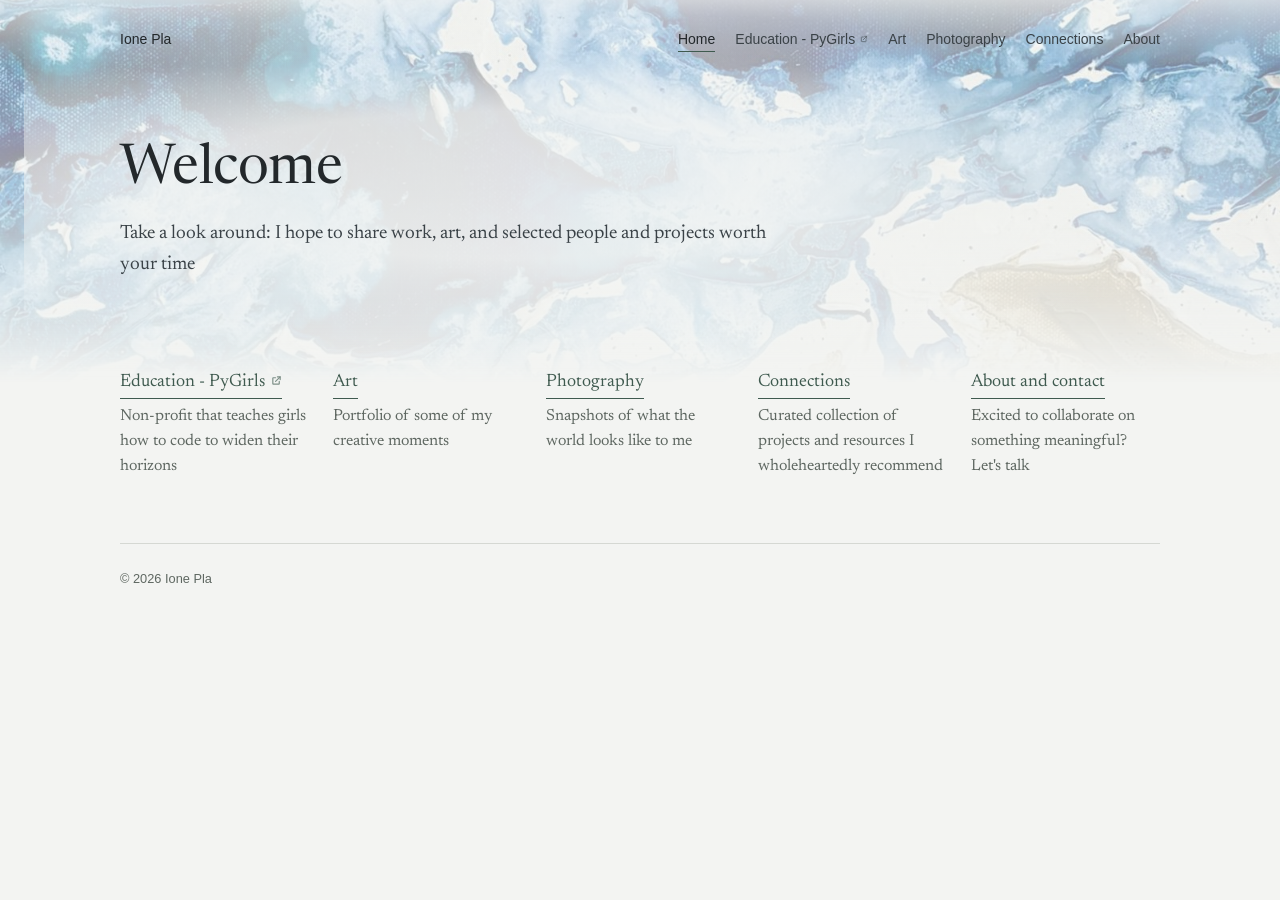
==== commit b3c9a233: "Add files via upload" ====
--- a/index.html
+++ b/index.html
@@ -33,6 +33,7 @@
     <ul class="doors">
       <li><a class="ext-tile" href="https://pygirls.io" target="_blank" rel="noopener" title="Opens pygirls.io in a new tab"><span class="t">Education - PyGirls</span><span class="d">Non-profit that teaches girls how to code to widen their horizons</span></a></li>
       <li><a href="/art/"><span class="t">Art</span><span class="d">Portfolio of some of my creative moments</span></a></li>
+      <li><a href="/photography/"><span class="t">Photography</span><span class="d">Snapshots of what the world looks like to me</span></a></li>
       <li><a href="/connections/"><span class="t">Connections</span><span class="d">Curated collection of projects and resources I wholeheartedly recommend</span></a></li>
       <li><a href="/about/"><span class="t">About and contact</span><span class="d">Excited to collaborate on something meaningful? Let's talk</span></a></li>
     </ul>
--- a/style.css
+++ b/style.css
@@ -35,7 +35,7 @@
 p { margin: 0 0 1.1em; }
 .prose { max-width: 42rem; }
 
-.doors { list-style: none; margin: 2.5rem 0 0; padding: 0; display: grid; grid-template-columns: repeat(auto-fit, minmax(15rem, 1fr)); gap: 2rem 2.5rem; }
+.doors { list-style: none; margin: 2.5rem 0 0; padding: 0; display: grid; grid-template-columns: repeat(5, minmax(0, 1fr)); gap: 2rem 1.5rem; }
 .doors a { text-decoration: none; display: block; color: var(--text); }
 .doors .t { display: inline-block; font-size: 1.125rem; color: var(--accent); border-bottom: 1px solid var(--accent); margin-bottom: .35rem; }
 .doors a:hover .t { color: var(--ink); border-color: var(--ink); }
@@ -116,3 +116,9 @@
 .wash-about { background-image: url("/img/about-wash.jpg"); }
 
 .end-link + .end-link { margin-top: .6rem; }
+
+/* keep photo proportions: the height attribute must not override the width */
+.piece img { height: auto; }
+
+@media (max-width: 1000px) { .doors { grid-template-columns: repeat(3, minmax(0, 1fr)); } }
+@media (max-width: 640px) { .doors { grid-template-columns: 1fr; } }
